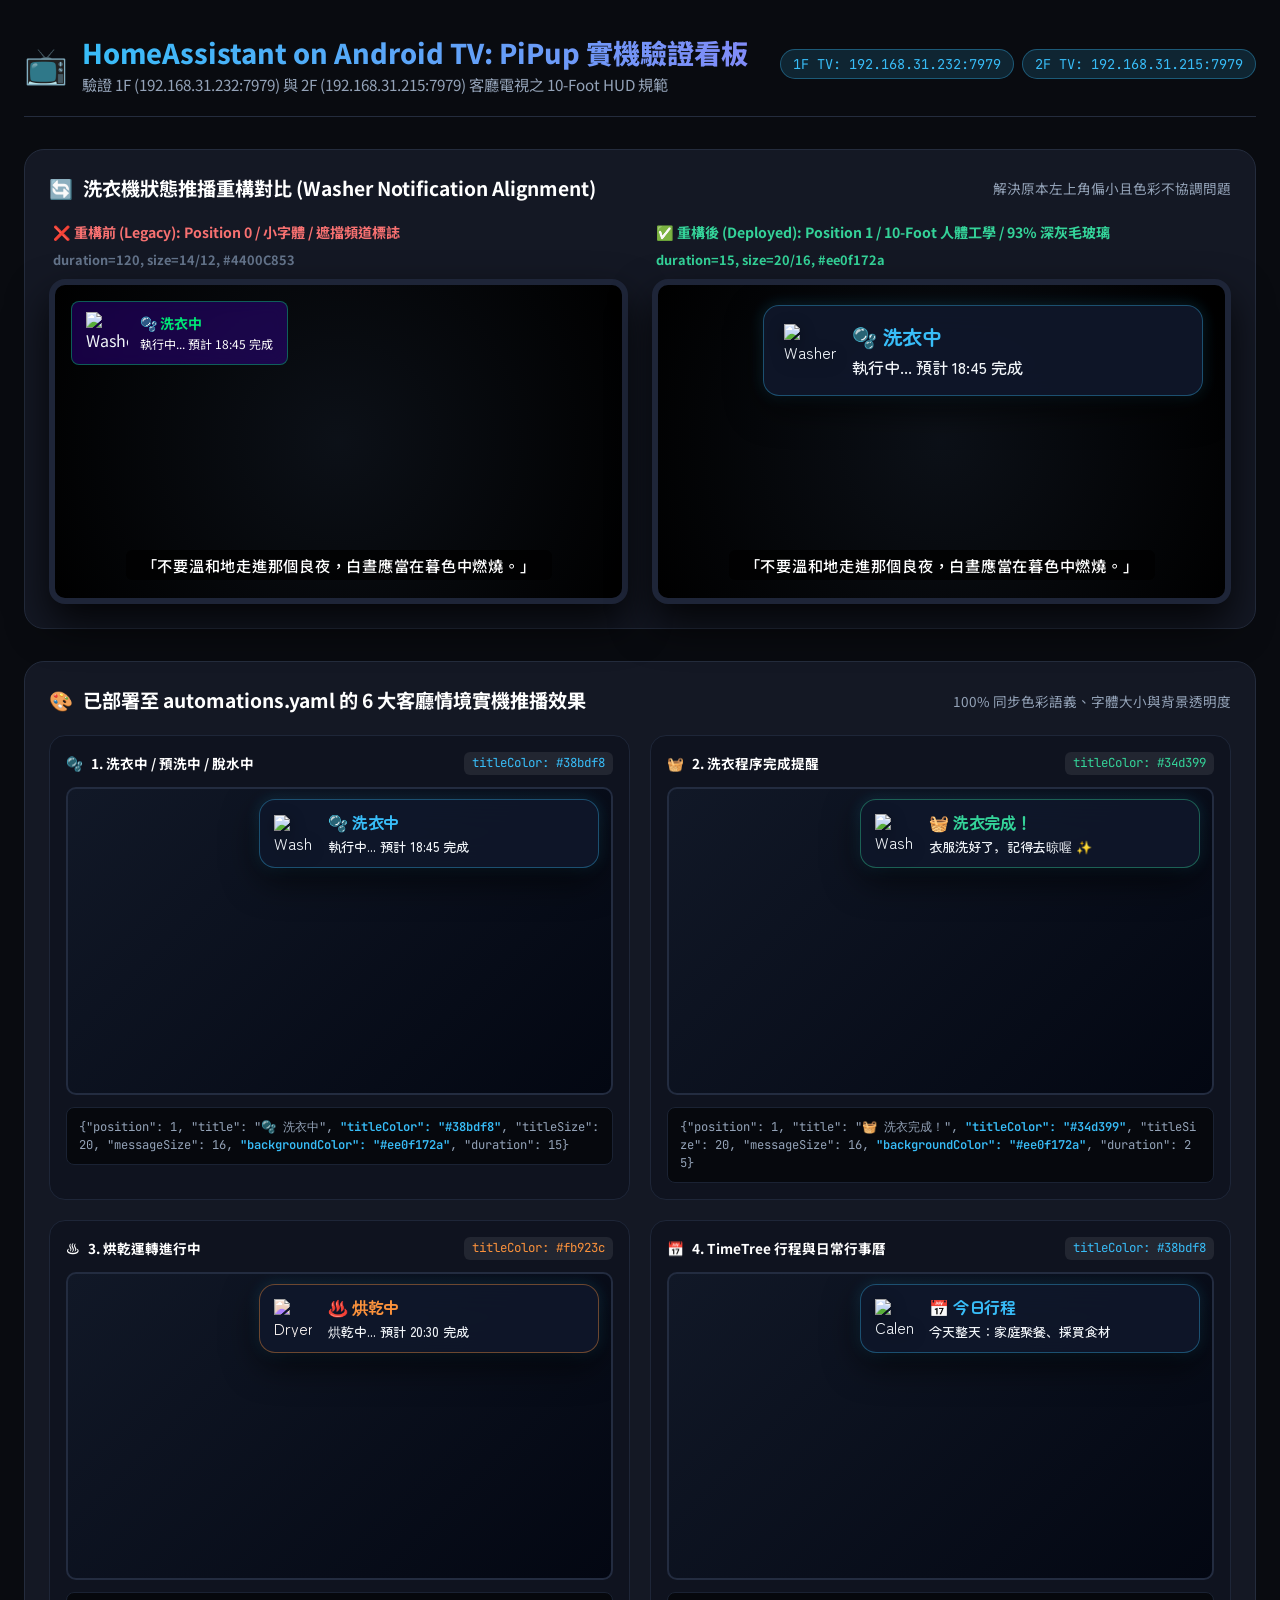
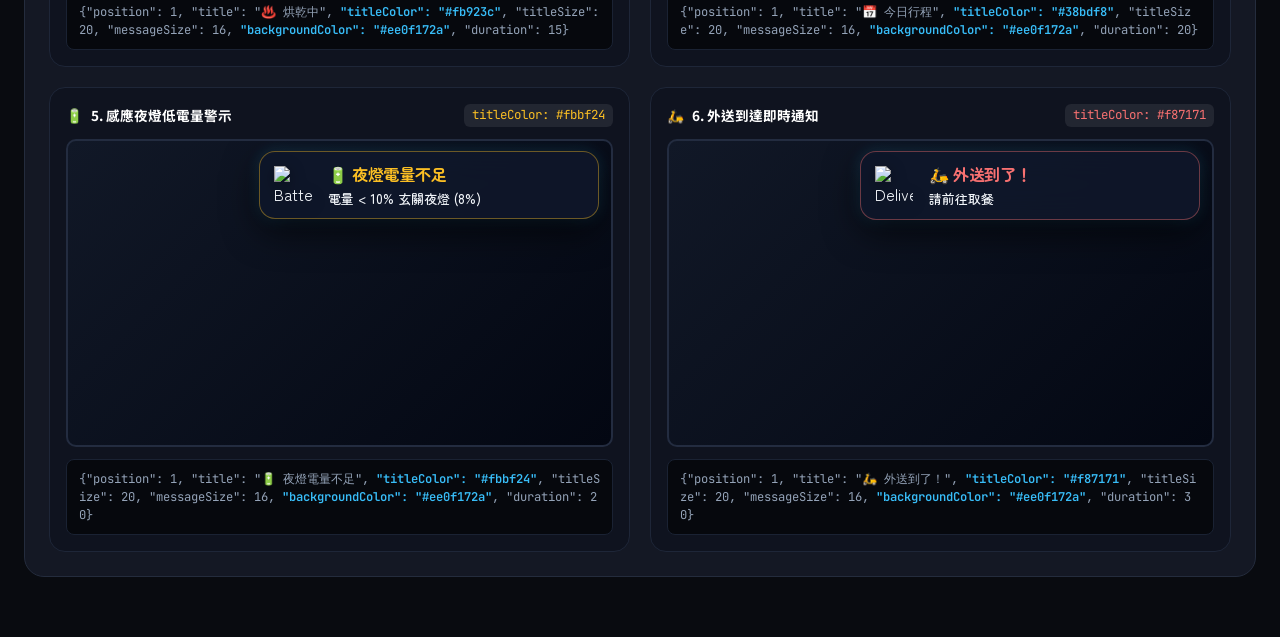
==== pipup_tv_verification.html @ 74b96610 "feat(tv): add 10-foot PiPup TV notification verification gallery" ====
<!DOCTYPE html>
<html lang="zh-TW">
<head>
  <meta charset="UTF-8">
  <meta name="viewport" content="width=device-width, initial-scale=1.0">
  <title>HomeAssistant Android TV: PiPup 實體推播 10-Foot HUD 驗證看板</title>
  <link rel="preconnect" href="https://fonts.googleapis.com">
  <link rel="preconnect" href="https://fonts.gstatic.com" crossorigin>
  <link href="https://fonts.googleapis.com/css2?family=Comfortaa:wght@600;700&family=JetBrains+Mono:wght@400;600&family=Noto+Sans+TC:wght@400;500;700;900&family=Zen+Maru+Gothic:wght@500;700&display=swap" rel="stylesheet">
  <style>
    :root {
      --bg: #090b10;
      --card-bg: #141824;
      --border: #242c3d;
      --accent: #38bdf8;
      --text: #f1f5f9;
      --text-muted: #94a3b8;
    }
    * { box-sizing: border-box; margin: 0; padding: 0; }
    body {
      background: var(--bg);
      color: var(--text);
      font-family: "Noto Sans TC", -apple-system, BlinkMacSystemFont, "Segoe UI", Roboto, sans-serif;
      padding: 32px 24px 60px;
      display: flex;
      flex-direction: column;
      align-items: center;
      line-height: 1.5;
    }
    .container {
      width: 100%;
      max-width: 1400px;
      display: flex;
      flex-direction: column;
      gap: 32px;
    }
    header {
      display: flex;
      justify-content: space-between;
      align-items: center;
      padding-bottom: 20px;
      border-bottom: 1px solid var(--border);
      flex-wrap: wrap;
      gap: 16px;
    }
    .header-title {
      display: flex;
      align-items: center;
      gap: 14px;
    }
    .header-title h1 {
      font-size: 1.7rem;
      font-weight: 800;
      background: linear-gradient(90deg, #38bdf8, #818cf8);
      -webkit-background-clip: text;
      -webkit-text-fill-color: transparent;
    }
    .badge-ip {
      font-family: "JetBrains Mono", monospace;
      font-size: 0.85rem;
      background: rgba(56, 189, 248, 0.15);
      border: 1px solid rgba(56, 189, 248, 0.35);
      color: #38bdf8;
      padding: 4px 12px;
      border-radius: 999px;
    }

    /* Comparison Section: Before vs After */
    .section-card {
      background: var(--card-bg);
      border: 1px solid var(--border);
      border-radius: 20px;
      padding: 24px;
      display: flex;
      flex-direction: column;
      gap: 20px;
    }
    .section-header {
      display: flex;
      justify-content: space-between;
      align-items: center;
    }
    .section-title {
      font-size: 1.2rem;
      font-weight: 700;
      color: #ffffff;
      display: flex;
      align-items: center;
      gap: 10px;
    }

    /* Grid of TV Screens */
    .tv-grid-2 {
      display: grid;
      grid-template-columns: 1fr 1fr;
      gap: 24px;
    }
    @media (max-width: 900px) {
      .tv-grid-2 { grid-template-columns: 1fr; }
    }

    /* Simulated 16:9 TV Frame */
    .tv-frame-wrap {
      display: flex;
      flex-direction: column;
      gap: 10px;
    }
    .tv-frame-label {
      display: flex;
      justify-content: space-between;
      align-items: flex-end;
      flex-wrap: wrap;
      gap: 6px;
      font-size: 0.88rem;
      font-weight: 700;
      padding: 0 4px;
    }
    .tag-before { color: #f87171; }
    .tag-after { color: #34d399; }

    .tv-screen {
      aspect-ratio: 16 / 9;
      background: #000;
      border: 6px solid #1e2538;
      border-radius: 16px;
      position: relative;
      overflow: hidden;
      box-shadow: 0 20px 40px rgba(0, 0, 0, 0.8);
      background-image: 
        radial-gradient(circle at 50% 50%, rgba(30, 41, 59, 0.4) 0%, rgba(0, 0, 0, 0.95) 100%),
        url('https://images.unsplash.com/photo-1518709268805-4e9042af9f23?w=800&auto=format&fit=crop&q=60');
      background-size: cover;
      background-position: center;
    }

    /* Subtitle area at bottom center */
    .tv-subtitles {
      position: absolute;
      bottom: 18px;
      left: 50%;
      transform: translateX(-50%);
      background: rgba(0, 0, 0, 0.75);
      padding: 4px 16px;
      border-radius: 6px;
      font-size: 0.95rem;
      color: #ffffff;
      white-space: nowrap;
      z-index: 5;
      font-weight: 500;
      letter-spacing: 0.05em;
    }

    /* Old Legacy Notification (Position 0 = Top-Left) */
    .pipup-toast-legacy {
      position: absolute;
      top: 16px;
      left: 16px;
      background: #4400C853; /* Old high-sat translucent green */
      border-radius: 8px;
      padding: 10px 14px;
      display: flex;
      align-items: center;
      gap: 12px;
      max-width: 380px;
      z-index: 10;
      border: 1px solid rgba(0, 230, 118, 0.4);
      backdrop-filter: blur(8px);
    }
    .pipup-toast-legacy .toast-img {
      width: 42px;
      height: 42px;
      flex-shrink: 0;
    }
    .pipup-toast-legacy .toast-title {
      font-size: 14px;
      font-weight: 700;
      color: #00E676; /* Old neon green */
      margin-bottom: 2px;
    }
    .pipup-toast-legacy .toast-msg {
      font-size: 12px;
      color: #FFFFFF;
      line-height: 1.35;
    }

    /* New Standard 10-Foot Notification (Position 1 = Top-Right) */
    .pipup-toast-modern {
      position: absolute;
      top: 20px;
      right: 22px;
      background: rgba(15, 23, 42, 0.933); /* Android PiPup #ee0f172a (AA=ee 93% Alpha, RGB=#0f172a Dark Slate) */
      border-radius: 16px;
      padding: 16px 20px;
      display: flex;
      align-items: center;
      gap: 16px;
      width: 440px;
      max-width: 90%;
      z-index: 10;
      border: 1px solid rgba(56, 189, 248, 0.35);
      backdrop-filter: blur(16px);
      box-shadow: 0 12px 35px rgba(0, 0, 0, 0.65), 0 0 15px rgba(56, 189, 248, 0.2);
      font-family: "Zen Maru Gothic", -apple-system, sans-serif;
    }
    .pipup-toast-modern .toast-img {
      width: 52px;
      height: 52px;
      flex-shrink: 0;
      filter: drop-shadow(0 4px 8px rgba(0,0,0,0.4));
    }
    .pipup-toast-modern .toast-content {
      flex: 1;
      min-width: 0;
    }
    .pipup-toast-modern .toast-title {
      font-size: 20px;
      font-weight: 700;
      margin-bottom: 4px;
      display: flex;
      align-items: center;
      gap: 6px;
      letter-spacing: -0.01em;
    }
    .pipup-toast-modern .toast-msg {
      font-size: 16px;
      color: #f1f5f9;
      line-height: 1.45;
      font-weight: 500;
    }

    /* Gallery of All Deployed Scenarios */
    .scenarios-grid {
      display: grid;
      grid-template-columns: repeat(auto-fit, minmax(420px, 1fr));
      gap: 20px;
    }
    .scenario-item {
      background: #0f131f;
      border: 1px solid #1e2638;
      border-radius: 16px;
      padding: 16px;
      display: flex;
      flex-direction: column;
      gap: 12px;
    }
    .scenario-meta {
      display: flex;
      justify-content: space-between;
      align-items: center;
      font-size: 0.85rem;
    }
    .scenario-name {
      font-weight: 700;
      color: #ffffff;
      display: flex;
      align-items: center;
      gap: 8px;
    }
    .scenario-token-tag {
      font-family: "JetBrains Mono", monospace;
      font-size: 0.78rem;
      padding: 2px 8px;
      border-radius: 6px;
      background: rgba(255, 255, 255, 0.08);
    }

    /* Mini TV Preview in Scenario Card */
    .mini-tv {
      aspect-ratio: 16 / 9;
      background: #0a0c14;
      border-radius: 10px;
      border: 2px solid #232c40;
      position: relative;
      overflow: hidden;
      background-image: linear-gradient(135deg, #111827 0%, #030712 100%);
    }

    /* Payload Codebox */
    .codebox {
      background: #06080d;
      border: 1px solid #1a2233;
      border-radius: 8px;
      padding: 10px 12px;
      font-family: "JetBrains Mono", monospace;
      font-size: 0.76rem;
      color: #94a3b8;
      overflow-x: auto;
      white-space: pre-wrap;
      word-break: break-all;
    }
    .highlight-param {
      color: #38bdf8;
      font-weight: 600;
    }
  </style>
</head>
<body>

  <div class="container">
    <header>
      <div class="header-title">
        <span style="font-size: 2.2rem;">📺</span>
        <div>
          <h1>HomeAssistant on Android TV: PiPup 實機驗證看板</h1>
          <p style="color: var(--text-muted); font-size: 0.95rem;">
            驗證 1F (192.168.31.232:7979) 與 2F (192.168.31.215:7979) 客廳電視之 10-Foot HUD 規範
          </p>
        </div>
      </div>
      <div style="display: flex; gap: 8px; align-items: center;">
        <span class="badge-ip">1F TV: 192.168.31.232:7979</span>
        <span class="badge-ip">2F TV: 192.168.31.215:7979</span>
      </div>
    </header>

    <!-- SECTION 1: Before vs After -->
    <div class="section-card">
      <div class="section-header">
        <div class="section-title">
          <span>🔄</span>
          <span>洗衣機狀態推播重構對比 (Washer Notification Alignment)</span>
        </div>
        <span style="font-size: 0.85rem; color: #94a3b8;">解決原本左上角偏小且色彩不協調問題</span>
      </div>

      <div class="tv-grid-2">
        <!-- Before -->
        <div class="tv-frame-wrap">
          <div class="tv-frame-label">
            <span class="tag-before">❌ 重構前 (Legacy): Position 0 / 小字體 / 遮擋頻道標誌</span>
            <span style="font-size: 0.8rem; color: #64748b;">duration=120, size=14/12, #4400C853</span>
          </div>
          <div class="tv-screen">
            <!-- Legacy Notification docked Top-Left -->
            <div class="pipup-toast-legacy">
              <img src="https://img.icons8.com/fluency/96/washing-machine.png" alt="Washer" class="toast-img">
              <div>
                <div class="toast-title">🫧 洗衣中</div>
                <div class="toast-msg">執行中... 預計 18:45 完成</div>
              </div>
            </div>
            <div class="tv-subtitles">「不要溫和地走進那個良夜，白晝應當在暮色中燃燒。」</div>
          </div>
        </div>

        <!-- After -->
        <div class="tv-frame-wrap">
          <div class="tv-frame-label">
            <span class="tag-after">✅ 重構後 (Deployed): Position 1 / 10-Foot 人體工學 / 93% 深灰毛玻璃</span>
            <span style="font-size: 0.8rem; color: #34d399;">duration=15, size=20/16, #ee0f172a</span>
          </div>
          <div class="tv-screen">
            <!-- Modern 10-Foot HUD docked Top-Right -->
            <div class="pipup-toast-modern">
              <img src="https://img.icons8.com/fluency/96/washing-machine.png" alt="Washer" class="toast-img">
              <div class="toast-content">
                <div class="toast-title" style="color: #38bdf8;">🫧 洗衣中</div>
                <div class="toast-msg">執行中... 預計 18:45 完成</div>
              </div>
            </div>
            <div class="tv-subtitles">「不要溫和地走進那個良夜，白晝應當在暮色中燃燒。」</div>
          </div>
        </div>
      </div>
    </div>

    <!-- SECTION 2: All 6 Production Deployed Notification Scenarios -->
    <div class="section-card">
      <div class="section-header">
        <div class="section-title">
          <span>🎨</span>
          <span>已部署至 automations.yaml 的 6 大客廳情境實機推播效果</span>
        </div>
        <span style="font-size: 0.85rem; color: #94a3b8;">100% 同步色彩語義、字體大小與背景透明度</span>
      </div>

      <div class="scenarios-grid">
        <!-- 1. 🫧 洗衣 / 脫水 (Water Cycle) -->
        <div class="scenario-item">
          <div class="scenario-meta">
            <div class="scenario-name">
              <span>🫧</span>
              <span>1. 洗衣中 / 預洗中 / 脫水中</span>
            </div>
            <span class="scenario-token-tag" style="color: #38bdf8;">titleColor: #38bdf8</span>
          </div>
          <div class="mini-tv">
            <div class="pipup-toast-modern" style="top: 10px; right: 12px; padding: 10px 14px; width: 340px;">
              <img src="https://img.icons8.com/fluency/96/washing-machine.png" alt="Washer" style="width: 38px; height: 38px;" class="toast-img">
              <div class="toast-content">
                <div class="toast-title" style="color: #38bdf8; font-size: 16px;">🫧 洗衣中</div>
                <div class="toast-msg" style="font-size: 13px;">執行中... 預計 18:45 完成</div>
              </div>
            </div>
          </div>
          <div class="codebox">{"position": 1, "title": "🫧 洗衣中", <span class="highlight-param">"titleColor": "#38bdf8"</span>, "titleSize": 20, "messageSize": 16, <span class="highlight-param">"backgroundColor": "#ee0f172a"</span>, "duration": 15}</div>
        </div>

        <!-- 2. 🧺 洗衣完成！ (Laundry Done) -->
        <div class="scenario-item">
          <div class="scenario-meta">
            <div class="scenario-name">
              <span>🧺</span>
              <span>2. 洗衣程序完成提醒</span>
            </div>
            <span class="scenario-token-tag" style="color: #34d399;">titleColor: #34d399</span>
          </div>
          <div class="mini-tv">
            <div class="pipup-toast-modern" style="top: 10px; right: 12px; padding: 10px 14px; width: 340px; border-color: rgba(52, 211, 153, 0.4);">
              <img src="https://img.icons8.com/fluency/96/washing-machine.png" alt="Washer" style="width: 38px; height: 38px;" class="toast-img">
              <div class="toast-content">
                <div class="toast-title" style="color: #34d399; font-size: 16px;">🧺 洗衣完成！</div>
                <div class="toast-msg" style="font-size: 13px;">衣服洗好了，記得去晾喔 ✨</div>
              </div>
            </div>
          </div>
          <div class="codebox">{"position": 1, "title": "🧺 洗衣完成！", <span class="highlight-param">"titleColor": "#34d399"</span>, "titleSize": 20, "messageSize": 16, <span class="highlight-param">"backgroundColor": "#ee0f172a"</span>, "duration": 25}</div>
        </div>

        <!-- 3. ♨️ 烘乾中 (Drying Cycle) -->
        <div class="scenario-item">
          <div class="scenario-meta">
            <div class="scenario-name">
              <span>♨️</span>
              <span>3. 烘乾運轉進行中</span>
            </div>
            <span class="scenario-token-tag" style="color: #fb923c;">titleColor: #fb923c</span>
          </div>
          <div class="mini-tv">
            <div class="pipup-toast-modern" style="top: 10px; right: 12px; padding: 10px 14px; width: 340px; border-color: rgba(251, 146, 60, 0.4);">
              <img src="https://img.icons8.com/fluency/96/washing-machine.png" alt="Dryer" style="width: 38px; height: 38px; filter: hue-rotate(160deg);" class="toast-img">
              <div class="toast-content">
                <div class="toast-title" style="color: #fb923c; font-size: 16px;">♨️ 烘乾中</div>
                <div class="toast-msg" style="font-size: 13px;">烘乾中... 預計 20:30 完成</div>
              </div>
            </div>
          </div>
          <div class="codebox">{"position": 1, "title": "♨️ 烘乾中", <span class="highlight-param">"titleColor": "#fb923c"</span>, "titleSize": 20, "messageSize": 16, <span class="highlight-param">"backgroundColor": "#ee0f172a"</span>, "duration": 15}</div>
        </div>

        <!-- 4. 📅 今日行程 (TimeTree Calendar) -->
        <div class="scenario-item">
          <div class="scenario-meta">
            <div class="scenario-name">
              <span>📅</span>
              <span>4. TimeTree 行程與日常行事曆</span>
            </div>
            <span class="scenario-token-tag" style="color: #38bdf8;">titleColor: #38bdf8</span>
          </div>
          <div class="mini-tv">
            <div class="pipup-toast-modern" style="top: 10px; right: 12px; padding: 10px 14px; width: 340px;">
              <img src="https://img.icons8.com/fluency/96/calendar.png" alt="Calendar" style="width: 38px; height: 38px;" class="toast-img">
              <div class="toast-content">
                <div class="toast-title" style="color: #38bdf8; font-size: 16px;">📅 今日行程</div>
                <div class="toast-msg" style="font-size: 13px;">今天整天：家庭聚餐、採買食材</div>
              </div>
            </div>
          </div>
          <div class="codebox">{"position": 1, "title": "📅 今日行程", <span class="highlight-param">"titleColor": "#38bdf8"</span>, "titleSize": 20, "messageSize": 16, <span class="highlight-param">"backgroundColor": "#ee0f172a"</span>, "duration": 20}</div>
        </div>

        <!-- 5. 🔋 夜燈電量不足 (Battery Low) -->
        <div class="scenario-item">
          <div class="scenario-meta">
            <div class="scenario-name">
              <span>🔋</span>
              <span>5. 感應夜燈低電量警示</span>
            </div>
            <span class="scenario-token-tag" style="color: #fbbf24;">titleColor: #fbbf24</span>
          </div>
          <div class="mini-tv">
            <div class="pipup-toast-modern" style="top: 10px; right: 12px; padding: 10px 14px; width: 340px; border-color: rgba(251, 191, 36, 0.4);">
              <img src="https://img.icons8.com/fluency/96/low-battery.png" alt="Battery" style="width: 38px; height: 38px;" class="toast-img">
              <div class="toast-content">
                <div class="toast-title" style="color: #fbbf24; font-size: 16px;">🔋 夜燈電量不足</div>
                <div class="toast-msg" style="font-size: 13px;">電量 &lt; 10% 玄關夜燈 (8%)</div>
              </div>
            </div>
          </div>
          <div class="codebox">{"position": 1, "title": "🔋 夜燈電量不足", <span class="highlight-param">"titleColor": "#fbbf24"</span>, "titleSize": 20, "messageSize": 16, <span class="highlight-param">"backgroundColor": "#ee0f172a"</span>, "duration": 20}</div>
        </div>

        <!-- 6. 🛵 外送到了！ (Food Delivery) -->
        <div class="scenario-item">
          <div class="scenario-meta">
            <div class="scenario-name">
              <span>🛵</span>
              <span>6. 外送到達即時通知</span>
            </div>
            <span class="scenario-token-tag" style="color: #f87171;">titleColor: #f87171</span>
          </div>
          <div class="mini-tv">
            <div class="pipup-toast-modern" style="top: 10px; right: 12px; padding: 10px 14px; width: 340px; border-color: rgba(248, 113, 113, 0.4);">
              <img src="https://img.icons8.com/fluency/96/delivery.png" alt="Delivery" style="width: 38px; height: 38px;" class="toast-img">
              <div class="toast-content">
                <div class="toast-title" style="color: #f87171; font-size: 16px;">🛵 外送到了！</div>
                <div class="toast-msg" style="font-size: 13px;">請前往取餐</div>
              </div>
            </div>
          </div>
          <div class="codebox">{"position": 1, "title": "🛵 外送到了！", <span class="highlight-param">"titleColor": "#f87171"</span>, "titleSize": 20, "messageSize": 16, <span class="highlight-param">"backgroundColor": "#ee0f172a"</span>, "duration": 30}</div>
        </div>
      </div>
    </div>
  </div>

</body>
</html>
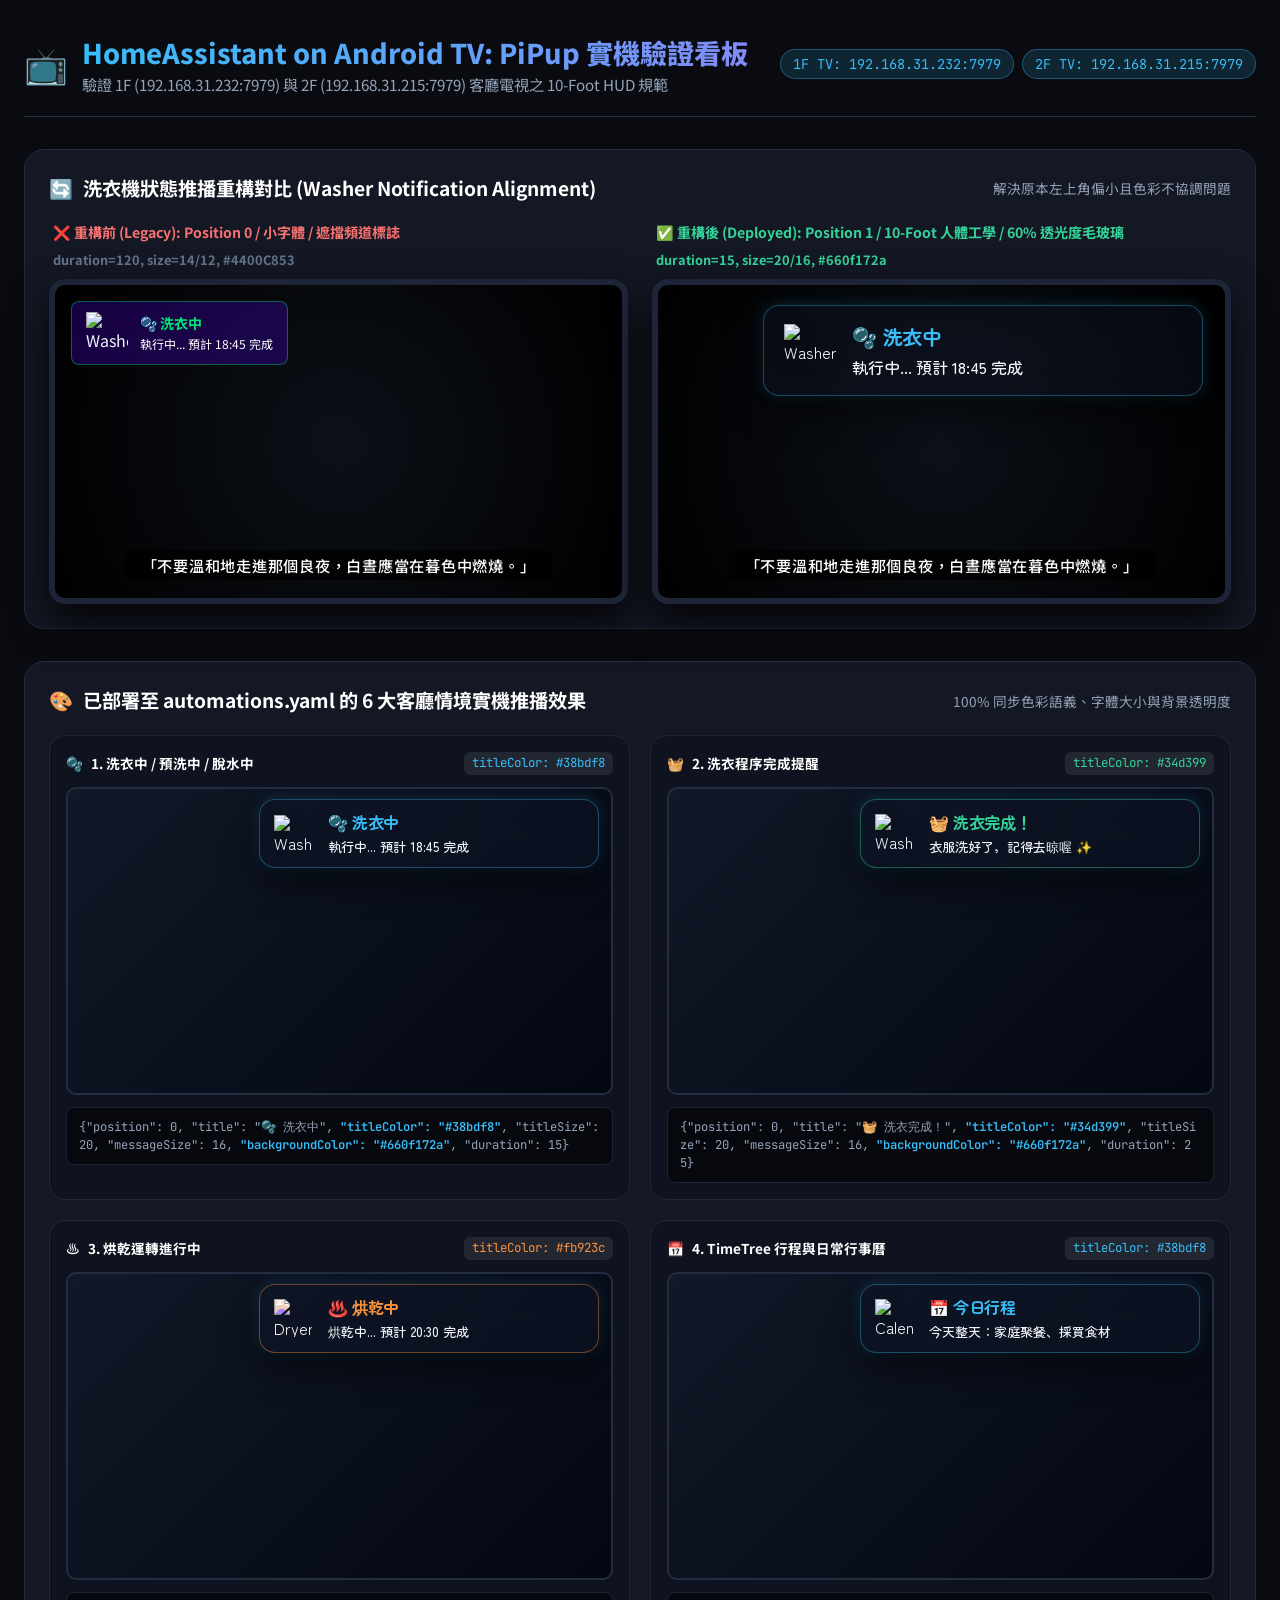
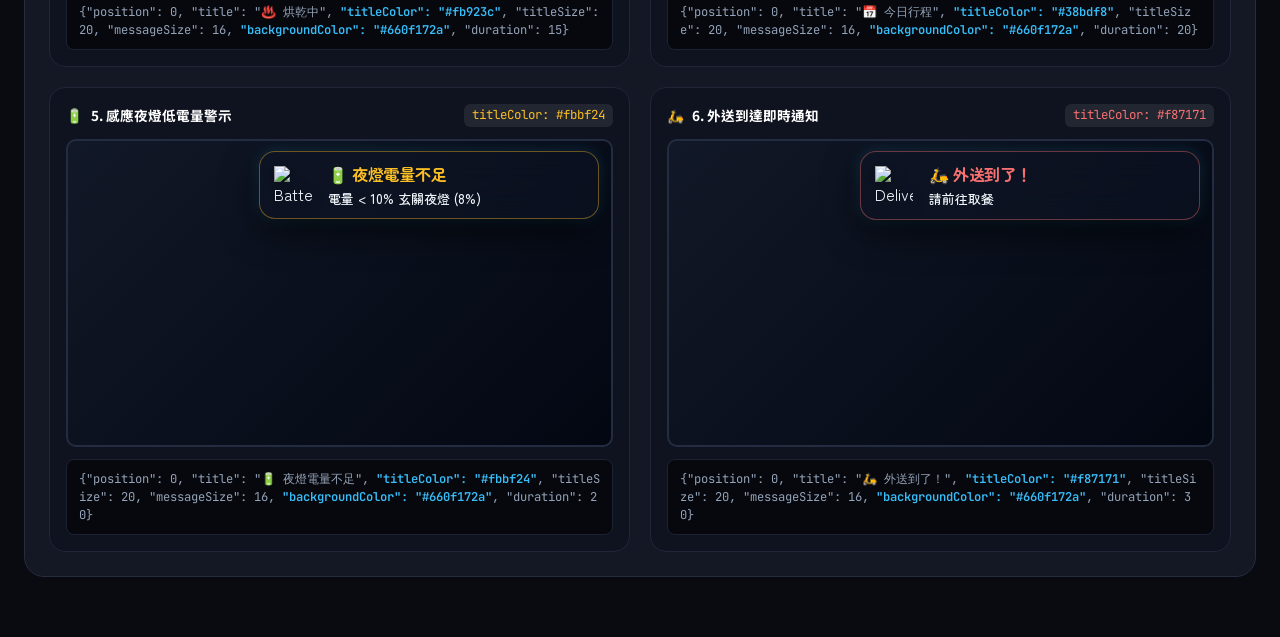
==== commit f8002c8e: "style(card7): set PiPup notifications to position 0 (TopRight) and 60% transparency (#660f172a)" ====
--- a/pipup_tv_verification.html
+++ b/pipup_tv_verification.html
@@ -1,508 +1,508 @@
-<!DOCTYPE html>
-<html lang="zh-TW">
-<head>
-  <meta charset="UTF-8">
-  <meta name="viewport" content="width=device-width, initial-scale=1.0">
-  <title>HomeAssistant Android TV: PiPup 實體推播 10-Foot HUD 驗證看板</title>
-  <link rel="preconnect" href="https://fonts.googleapis.com">
-  <link rel="preconnect" href="https://fonts.gstatic.com" crossorigin>
-  <link href="https://fonts.googleapis.com/css2?family=Comfortaa:wght@600;700&family=JetBrains+Mono:wght@400;600&family=Noto+Sans+TC:wght@400;500;700;900&family=Zen+Maru+Gothic:wght@500;700&display=swap" rel="stylesheet">
-  <style>
-    :root {
-      --bg: #090b10;
-      --card-bg: #141824;
-      --border: #242c3d;
-      --accent: #38bdf8;
-      --text: #f1f5f9;
-      --text-muted: #94a3b8;
-    }
-    * { box-sizing: border-box; margin: 0; padding: 0; }
-    body {
-      background: var(--bg);
-      color: var(--text);
-      font-family: "Noto Sans TC", -apple-system, BlinkMacSystemFont, "Segoe UI", Roboto, sans-serif;
-      padding: 32px 24px 60px;
-      display: flex;
-      flex-direction: column;
-      align-items: center;
-      line-height: 1.5;
-    }
-    .container {
-      width: 100%;
-      max-width: 1400px;
-      display: flex;
-      flex-direction: column;
-      gap: 32px;
-    }
-    header {
-      display: flex;
-      justify-content: space-between;
-      align-items: center;
-      padding-bottom: 20px;
-      border-bottom: 1px solid var(--border);
-      flex-wrap: wrap;
-      gap: 16px;
-    }
-    .header-title {
-      display: flex;
-      align-items: center;
-      gap: 14px;
-    }
-    .header-title h1 {
-      font-size: 1.7rem;
-      font-weight: 800;
-      background: linear-gradient(90deg, #38bdf8, #818cf8);
-      -webkit-background-clip: text;
-      -webkit-text-fill-color: transparent;
-    }
-    .badge-ip {
-      font-family: "JetBrains Mono", monospace;
-      font-size: 0.85rem;
-      background: rgba(56, 189, 248, 0.15);
-      border: 1px solid rgba(56, 189, 248, 0.35);
-      color: #38bdf8;
-      padding: 4px 12px;
-      border-radius: 999px;
-    }
-
-    /* Comparison Section: Before vs After */
-    .section-card {
-      background: var(--card-bg);
-      border: 1px solid var(--border);
-      border-radius: 20px;
-      padding: 24px;
-      display: flex;
-      flex-direction: column;
-      gap: 20px;
-    }
-    .section-header {
-      display: flex;
-      justify-content: space-between;
-      align-items: center;
-    }
-    .section-title {
-      font-size: 1.2rem;
-      font-weight: 700;
-      color: #ffffff;
-      display: flex;
-      align-items: center;
-      gap: 10px;
-    }
-
-    /* Grid of TV Screens */
-    .tv-grid-2 {
-      display: grid;
-      grid-template-columns: 1fr 1fr;
-      gap: 24px;
-    }
-    @media (max-width: 900px) {
-      .tv-grid-2 { grid-template-columns: 1fr; }
-    }
-
-    /* Simulated 16:9 TV Frame */
-    .tv-frame-wrap {
-      display: flex;
-      flex-direction: column;
-      gap: 10px;
-    }
-    .tv-frame-label {
-      display: flex;
-      justify-content: space-between;
-      align-items: flex-end;
-      flex-wrap: wrap;
-      gap: 6px;
-      font-size: 0.88rem;
-      font-weight: 700;
-      padding: 0 4px;
-    }
-    .tag-before { color: #f87171; }
-    .tag-after { color: #34d399; }
-
-    .tv-screen {
-      aspect-ratio: 16 / 9;
-      background: #000;
-      border: 6px solid #1e2538;
-      border-radius: 16px;
-      position: relative;
-      overflow: hidden;
-      box-shadow: 0 20px 40px rgba(0, 0, 0, 0.8);
-      background-image: 
-        radial-gradient(circle at 50% 50%, rgba(30, 41, 59, 0.4) 0%, rgba(0, 0, 0, 0.95) 100%),
-        url('https://images.unsplash.com/photo-1518709268805-4e9042af9f23?w=800&auto=format&fit=crop&q=60');
-      background-size: cover;
-      background-position: center;
-    }
-
-    /* Subtitle area at bottom center */
-    .tv-subtitles {
-      position: absolute;
-      bottom: 18px;
-      left: 50%;
-      transform: translateX(-50%);
-      background: rgba(0, 0, 0, 0.75);
-      padding: 4px 16px;
-      border-radius: 6px;
-      font-size: 0.95rem;
-      color: #ffffff;
-      white-space: nowrap;
-      z-index: 5;
-      font-weight: 500;
-      letter-spacing: 0.05em;
-    }
-
-    /* Old Legacy Notification (Position 0 = Top-Left) */
-    .pipup-toast-legacy {
-      position: absolute;
-      top: 16px;
-      left: 16px;
-      background: #4400C853; /* Old high-sat translucent green */
-      border-radius: 8px;
-      padding: 10px 14px;
-      display: flex;
-      align-items: center;
-      gap: 12px;
-      max-width: 380px;
-      z-index: 10;
-      border: 1px solid rgba(0, 230, 118, 0.4);
-      backdrop-filter: blur(8px);
-    }
-    .pipup-toast-legacy .toast-img {
-      width: 42px;
-      height: 42px;
-      flex-shrink: 0;
-    }
-    .pipup-toast-legacy .toast-title {
-      font-size: 14px;
-      font-weight: 700;
-      color: #00E676; /* Old neon green */
-      margin-bottom: 2px;
-    }
-    .pipup-toast-legacy .toast-msg {
-      font-size: 12px;
-      color: #FFFFFF;
-      line-height: 1.35;
-    }
-
-    /* New Standard 10-Foot Notification (Position 1 = Top-Right) */
-    .pipup-toast-modern {
-      position: absolute;
-      top: 20px;
-      right: 22px;
-      background: rgba(15, 23, 42, 0.933); /* Android PiPup #ee0f172a (AA=ee 93% Alpha, RGB=#0f172a Dark Slate) */
-      border-radius: 16px;
-      padding: 16px 20px;
-      display: flex;
-      align-items: center;
-      gap: 16px;
-      width: 440px;
-      max-width: 90%;
-      z-index: 10;
-      border: 1px solid rgba(56, 189, 248, 0.35);
-      backdrop-filter: blur(16px);
-      box-shadow: 0 12px 35px rgba(0, 0, 0, 0.65), 0 0 15px rgba(56, 189, 248, 0.2);
-      font-family: "Zen Maru Gothic", -apple-system, sans-serif;
-    }
-    .pipup-toast-modern .toast-img {
-      width: 52px;
-      height: 52px;
-      flex-shrink: 0;
-      filter: drop-shadow(0 4px 8px rgba(0,0,0,0.4));
-    }
-    .pipup-toast-modern .toast-content {
-      flex: 1;
-      min-width: 0;
-    }
-    .pipup-toast-modern .toast-title {
-      font-size: 20px;
-      font-weight: 700;
-      margin-bottom: 4px;
-      display: flex;
-      align-items: center;
-      gap: 6px;
-      letter-spacing: -0.01em;
-    }
-    .pipup-toast-modern .toast-msg {
-      font-size: 16px;
-      color: #f1f5f9;
-      line-height: 1.45;
-      font-weight: 500;
-    }
-
-    /* Gallery of All Deployed Scenarios */
-    .scenarios-grid {
-      display: grid;
-      grid-template-columns: repeat(auto-fit, minmax(420px, 1fr));
-      gap: 20px;
-    }
-    .scenario-item {
-      background: #0f131f;
-      border: 1px solid #1e2638;
-      border-radius: 16px;
-      padding: 16px;
-      display: flex;
-      flex-direction: column;
-      gap: 12px;
-    }
-    .scenario-meta {
-      display: flex;
-      justify-content: space-between;
-      align-items: center;
-      font-size: 0.85rem;
-    }
-    .scenario-name {
-      font-weight: 700;
-      color: #ffffff;
-      display: flex;
-      align-items: center;
-      gap: 8px;
-    }
-    .scenario-token-tag {
-      font-family: "JetBrains Mono", monospace;
-      font-size: 0.78rem;
-      padding: 2px 8px;
-      border-radius: 6px;
-      background: rgba(255, 255, 255, 0.08);
-    }
-
-    /* Mini TV Preview in Scenario Card */
-    .mini-tv {
-      aspect-ratio: 16 / 9;
-      background: #0a0c14;
-      border-radius: 10px;
-      border: 2px solid #232c40;
-      position: relative;
-      overflow: hidden;
-      background-image: linear-gradient(135deg, #111827 0%, #030712 100%);
-    }
-
-    /* Payload Codebox */
-    .codebox {
-      background: #06080d;
-      border: 1px solid #1a2233;
-      border-radius: 8px;
-      padding: 10px 12px;
-      font-family: "JetBrains Mono", monospace;
-      font-size: 0.76rem;
-      color: #94a3b8;
-      overflow-x: auto;
-      white-space: pre-wrap;
-      word-break: break-all;
-    }
-    .highlight-param {
-      color: #38bdf8;
-      font-weight: 600;
-    }
-  </style>
-</head>
-<body>
-
-  <div class="container">
-    <header>
-      <div class="header-title">
-        <span style="font-size: 2.2rem;">📺</span>
-        <div>
-          <h1>HomeAssistant on Android TV: PiPup 實機驗證看板</h1>
-          <p style="color: var(--text-muted); font-size: 0.95rem;">
-            驗證 1F (192.168.31.232:7979) 與 2F (192.168.31.215:7979) 客廳電視之 10-Foot HUD 規範
-          </p>
-        </div>
-      </div>
-      <div style="display: flex; gap: 8px; align-items: center;">
-        <span class="badge-ip">1F TV: 192.168.31.232:7979</span>
-        <span class="badge-ip">2F TV: 192.168.31.215:7979</span>
-      </div>
-    </header>
-
-    <!-- SECTION 1: Before vs After -->
-    <div class="section-card">
-      <div class="section-header">
-        <div class="section-title">
-          <span>🔄</span>
-          <span>洗衣機狀態推播重構對比 (Washer Notification Alignment)</span>
-        </div>
-        <span style="font-size: 0.85rem; color: #94a3b8;">解決原本左上角偏小且色彩不協調問題</span>
-      </div>
-
-      <div class="tv-grid-2">
-        <!-- Before -->
-        <div class="tv-frame-wrap">
-          <div class="tv-frame-label">
-            <span class="tag-before">❌ 重構前 (Legacy): Position 0 / 小字體 / 遮擋頻道標誌</span>
-            <span style="font-size: 0.8rem; color: #64748b;">duration=120, size=14/12, #4400C853</span>
-          </div>
-          <div class="tv-screen">
-            <!-- Legacy Notification docked Top-Left -->
-            <div class="pipup-toast-legacy">
-              <img src="https://img.icons8.com/fluency/96/washing-machine.png" alt="Washer" class="toast-img">
-              <div>
-                <div class="toast-title">🫧 洗衣中</div>
-                <div class="toast-msg">執行中... 預計 18:45 完成</div>
-              </div>
-            </div>
-            <div class="tv-subtitles">「不要溫和地走進那個良夜，白晝應當在暮色中燃燒。」</div>
-          </div>
-        </div>
-
-        <!-- After -->
-        <div class="tv-frame-wrap">
-          <div class="tv-frame-label">
-            <span class="tag-after">✅ 重構後 (Deployed): Position 1 / 10-Foot 人體工學 / 93% 深灰毛玻璃</span>
-            <span style="font-size: 0.8rem; color: #34d399;">duration=15, size=20/16, #ee0f172a</span>
-          </div>
-          <div class="tv-screen">
-            <!-- Modern 10-Foot HUD docked Top-Right -->
-            <div class="pipup-toast-modern">
-              <img src="https://img.icons8.com/fluency/96/washing-machine.png" alt="Washer" class="toast-img">
-              <div class="toast-content">
-                <div class="toast-title" style="color: #38bdf8;">🫧 洗衣中</div>
-                <div class="toast-msg">執行中... 預計 18:45 完成</div>
-              </div>
-            </div>
-            <div class="tv-subtitles">「不要溫和地走進那個良夜，白晝應當在暮色中燃燒。」</div>
-          </div>
-        </div>
-      </div>
-    </div>
-
-    <!-- SECTION 2: All 6 Production Deployed Notification Scenarios -->
-    <div class="section-card">
-      <div class="section-header">
-        <div class="section-title">
-          <span>🎨</span>
-          <span>已部署至 automations.yaml 的 6 大客廳情境實機推播效果</span>
-        </div>
-        <span style="font-size: 0.85rem; color: #94a3b8;">100% 同步色彩語義、字體大小與背景透明度</span>
-      </div>
-
-      <div class="scenarios-grid">
-        <!-- 1. 🫧 洗衣 / 脫水 (Water Cycle) -->
-        <div class="scenario-item">
-          <div class="scenario-meta">
-            <div class="scenario-name">
-              <span>🫧</span>
-              <span>1. 洗衣中 / 預洗中 / 脫水中</span>
-            </div>
-            <span class="scenario-token-tag" style="color: #38bdf8;">titleColor: #38bdf8</span>
-          </div>
-          <div class="mini-tv">
-            <div class="pipup-toast-modern" style="top: 10px; right: 12px; padding: 10px 14px; width: 340px;">
-              <img src="https://img.icons8.com/fluency/96/washing-machine.png" alt="Washer" style="width: 38px; height: 38px;" class="toast-img">
-              <div class="toast-content">
-                <div class="toast-title" style="color: #38bdf8; font-size: 16px;">🫧 洗衣中</div>
-                <div class="toast-msg" style="font-size: 13px;">執行中... 預計 18:45 完成</div>
-              </div>
-            </div>
-          </div>
-          <div class="codebox">{"position": 1, "title": "🫧 洗衣中", <span class="highlight-param">"titleColor": "#38bdf8"</span>, "titleSize": 20, "messageSize": 16, <span class="highlight-param">"backgroundColor": "#ee0f172a"</span>, "duration": 15}</div>
-        </div>
-
-        <!-- 2. 🧺 洗衣完成！ (Laundry Done) -->
-        <div class="scenario-item">
-          <div class="scenario-meta">
-            <div class="scenario-name">
-              <span>🧺</span>
-              <span>2. 洗衣程序完成提醒</span>
-            </div>
-            <span class="scenario-token-tag" style="color: #34d399;">titleColor: #34d399</span>
-          </div>
-          <div class="mini-tv">
-            <div class="pipup-toast-modern" style="top: 10px; right: 12px; padding: 10px 14px; width: 340px; border-color: rgba(52, 211, 153, 0.4);">
-              <img src="https://img.icons8.com/fluency/96/washing-machine.png" alt="Washer" style="width: 38px; height: 38px;" class="toast-img">
-              <div class="toast-content">
-                <div class="toast-title" style="color: #34d399; font-size: 16px;">🧺 洗衣完成！</div>
-                <div class="toast-msg" style="font-size: 13px;">衣服洗好了，記得去晾喔 ✨</div>
-              </div>
-            </div>
-          </div>
-          <div class="codebox">{"position": 1, "title": "🧺 洗衣完成！", <span class="highlight-param">"titleColor": "#34d399"</span>, "titleSize": 20, "messageSize": 16, <span class="highlight-param">"backgroundColor": "#ee0f172a"</span>, "duration": 25}</div>
-        </div>
-
-        <!-- 3. ♨️ 烘乾中 (Drying Cycle) -->
-        <div class="scenario-item">
-          <div class="scenario-meta">
-            <div class="scenario-name">
-              <span>♨️</span>
-              <span>3. 烘乾運轉進行中</span>
-            </div>
-            <span class="scenario-token-tag" style="color: #fb923c;">titleColor: #fb923c</span>
-          </div>
-          <div class="mini-tv">
-            <div class="pipup-toast-modern" style="top: 10px; right: 12px; padding: 10px 14px; width: 340px; border-color: rgba(251, 146, 60, 0.4);">
-              <img src="https://img.icons8.com/fluency/96/washing-machine.png" alt="Dryer" style="width: 38px; height: 38px; filter: hue-rotate(160deg);" class="toast-img">
-              <div class="toast-content">
-                <div class="toast-title" style="color: #fb923c; font-size: 16px;">♨️ 烘乾中</div>
-                <div class="toast-msg" style="font-size: 13px;">烘乾中... 預計 20:30 完成</div>
-              </div>
-            </div>
-          </div>
-          <div class="codebox">{"position": 1, "title": "♨️ 烘乾中", <span class="highlight-param">"titleColor": "#fb923c"</span>, "titleSize": 20, "messageSize": 16, <span class="highlight-param">"backgroundColor": "#ee0f172a"</span>, "duration": 15}</div>
-        </div>
-
-        <!-- 4. 📅 今日行程 (TimeTree Calendar) -->
-        <div class="scenario-item">
-          <div class="scenario-meta">
-            <div class="scenario-name">
-              <span>📅</span>
-              <span>4. TimeTree 行程與日常行事曆</span>
-            </div>
-            <span class="scenario-token-tag" style="color: #38bdf8;">titleColor: #38bdf8</span>
-          </div>
-          <div class="mini-tv">
-            <div class="pipup-toast-modern" style="top: 10px; right: 12px; padding: 10px 14px; width: 340px;">
-              <img src="https://img.icons8.com/fluency/96/calendar.png" alt="Calendar" style="width: 38px; height: 38px;" class="toast-img">
-              <div class="toast-content">
-                <div class="toast-title" style="color: #38bdf8; font-size: 16px;">📅 今日行程</div>
-                <div class="toast-msg" style="font-size: 13px;">今天整天：家庭聚餐、採買食材</div>
-              </div>
-            </div>
-          </div>
-          <div class="codebox">{"position": 1, "title": "📅 今日行程", <span class="highlight-param">"titleColor": "#38bdf8"</span>, "titleSize": 20, "messageSize": 16, <span class="highlight-param">"backgroundColor": "#ee0f172a"</span>, "duration": 20}</div>
-        </div>
-
-        <!-- 5. 🔋 夜燈電量不足 (Battery Low) -->
-        <div class="scenario-item">
-          <div class="scenario-meta">
-            <div class="scenario-name">
-              <span>🔋</span>
-              <span>5. 感應夜燈低電量警示</span>
-            </div>
-            <span class="scenario-token-tag" style="color: #fbbf24;">titleColor: #fbbf24</span>
-          </div>
-          <div class="mini-tv">
-            <div class="pipup-toast-modern" style="top: 10px; right: 12px; padding: 10px 14px; width: 340px; border-color: rgba(251, 191, 36, 0.4);">
-              <img src="https://img.icons8.com/fluency/96/low-battery.png" alt="Battery" style="width: 38px; height: 38px;" class="toast-img">
-              <div class="toast-content">
-                <div class="toast-title" style="color: #fbbf24; font-size: 16px;">🔋 夜燈電量不足</div>
-                <div class="toast-msg" style="font-size: 13px;">電量 &lt; 10% 玄關夜燈 (8%)</div>
-              </div>
-            </div>
-          </div>
-          <div class="codebox">{"position": 1, "title": "🔋 夜燈電量不足", <span class="highlight-param">"titleColor": "#fbbf24"</span>, "titleSize": 20, "messageSize": 16, <span class="highlight-param">"backgroundColor": "#ee0f172a"</span>, "duration": 20}</div>
-        </div>
-
-        <!-- 6. 🛵 外送到了！ (Food Delivery) -->
-        <div class="scenario-item">
-          <div class="scenario-meta">
-            <div class="scenario-name">
-              <span>🛵</span>
-              <span>6. 外送到達即時通知</span>
-            </div>
-            <span class="scenario-token-tag" style="color: #f87171;">titleColor: #f87171</span>
-          </div>
-          <div class="mini-tv">
-            <div class="pipup-toast-modern" style="top: 10px; right: 12px; padding: 10px 14px; width: 340px; border-color: rgba(248, 113, 113, 0.4);">
-              <img src="https://img.icons8.com/fluency/96/delivery.png" alt="Delivery" style="width: 38px; height: 38px;" class="toast-img">
-              <div class="toast-content">
-                <div class="toast-title" style="color: #f87171; font-size: 16px;">🛵 外送到了！</div>
-                <div class="toast-msg" style="font-size: 13px;">請前往取餐</div>
-              </div>
-            </div>
-          </div>
-          <div class="codebox">{"position": 1, "title": "🛵 外送到了！", <span class="highlight-param">"titleColor": "#f87171"</span>, "titleSize": 20, "messageSize": 16, <span class="highlight-param">"backgroundColor": "#ee0f172a"</span>, "duration": 30}</div>
-        </div>
-      </div>
-    </div>
-  </div>
-
-</body>
-</html>
+<!DOCTYPE html>
+<html lang="zh-TW">
+<head>
+  <meta charset="UTF-8">
+  <meta name="viewport" content="width=device-width, initial-scale=1.0">
+  <title>HomeAssistant Android TV: PiPup 實體推播 10-Foot HUD 驗證看板</title>
+  <link rel="preconnect" href="https://fonts.googleapis.com">
+  <link rel="preconnect" href="https://fonts.gstatic.com" crossorigin>
+  <link href="https://fonts.googleapis.com/css2?family=Comfortaa:wght@600;700&family=JetBrains+Mono:wght@400;600&family=Noto+Sans+TC:wght@400;500;700;900&family=Zen+Maru+Gothic:wght@500;700&display=swap" rel="stylesheet">
+  <style>
+    :root {
+      --bg: #090b10;
+      --card-bg: #141824;
+      --border: #242c3d;
+      --accent: #38bdf8;
+      --text: #f1f5f9;
+      --text-muted: #94a3b8;
+    }
+    * { box-sizing: border-box; margin: 0; padding: 0; }
+    body {
+      background: var(--bg);
+      color: var(--text);
+      font-family: "Noto Sans TC", -apple-system, BlinkMacSystemFont, "Segoe UI", Roboto, sans-serif;
+      padding: 32px 24px 60px;
+      display: flex;
+      flex-direction: column;
+      align-items: center;
+      line-height: 1.5;
+    }
+    .container {
+      width: 100%;
+      max-width: 1400px;
+      display: flex;
+      flex-direction: column;
+      gap: 32px;
+    }
+    header {
+      display: flex;
+      justify-content: space-between;
+      align-items: center;
+      padding-bottom: 20px;
+      border-bottom: 1px solid var(--border);
+      flex-wrap: wrap;
+      gap: 16px;
+    }
+    .header-title {
+      display: flex;
+      align-items: center;
+      gap: 14px;
+    }
+    .header-title h1 {
+      font-size: 1.7rem;
+      font-weight: 800;
+      background: linear-gradient(90deg, #38bdf8, #818cf8);
+      -webkit-background-clip: text;
+      -webkit-text-fill-color: transparent;
+    }
+    .badge-ip {
+      font-family: "JetBrains Mono", monospace;
+      font-size: 0.85rem;
+      background: rgba(56, 189, 248, 0.15);
+      border: 1px solid rgba(56, 189, 248, 0.35);
+      color: #38bdf8;
+      padding: 4px 12px;
+      border-radius: 999px;
+    }
+
+    /* Comparison Section: Before vs After */
+    .section-card {
+      background: var(--card-bg);
+      border: 1px solid var(--border);
+      border-radius: 20px;
+      padding: 24px;
+      display: flex;
+      flex-direction: column;
+      gap: 20px;
+    }
+    .section-header {
+      display: flex;
+      justify-content: space-between;
+      align-items: center;
+    }
+    .section-title {
+      font-size: 1.2rem;
+      font-weight: 700;
+      color: #ffffff;
+      display: flex;
+      align-items: center;
+      gap: 10px;
+    }
+
+    /* Grid of TV Screens */
+    .tv-grid-2 {
+      display: grid;
+      grid-template-columns: 1fr 1fr;
+      gap: 24px;
+    }
+    @media (max-width: 900px) {
+      .tv-grid-2 { grid-template-columns: 1fr; }
+    }
+
+    /* Simulated 16:9 TV Frame */
+    .tv-frame-wrap {
+      display: flex;
+      flex-direction: column;
+      gap: 10px;
+    }
+    .tv-frame-label {
+      display: flex;
+      justify-content: space-between;
+      align-items: flex-end;
+      flex-wrap: wrap;
+      gap: 6px;
+      font-size: 0.88rem;
+      font-weight: 700;
+      padding: 0 4px;
+    }
+    .tag-before { color: #f87171; }
+    .tag-after { color: #34d399; }
+
+    .tv-screen {
+      aspect-ratio: 16 / 9;
+      background: #000;
+      border: 6px solid #1e2538;
+      border-radius: 16px;
+      position: relative;
+      overflow: hidden;
+      box-shadow: 0 20px 40px rgba(0, 0, 0, 0.8);
+      background-image: 
+        radial-gradient(circle at 50% 50%, rgba(30, 41, 59, 0.4) 0%, rgba(0, 0, 0, 0.95) 100%),
+        url('https://images.unsplash.com/photo-1518709268805-4e9042af9f23?w=800&auto=format&fit=crop&q=60');
+      background-size: cover;
+      background-position: center;
+    }
+
+    /* Subtitle area at bottom center */
+    .tv-subtitles {
+      position: absolute;
+      bottom: 18px;
+      left: 50%;
+      transform: translateX(-50%);
+      background: rgba(0, 0, 0, 0.75);
+      padding: 4px 16px;
+      border-radius: 6px;
+      font-size: 0.95rem;
+      color: #ffffff;
+      white-space: nowrap;
+      z-index: 5;
+      font-weight: 500;
+      letter-spacing: 0.05em;
+    }
+
+    /* Old Legacy Notification (Position 0 = Top-Left) */
+    .pipup-toast-legacy {
+      position: absolute;
+      top: 16px;
+      left: 16px;
+      background: #4400C853; /* Old high-sat translucent green */
+      border-radius: 8px;
+      padding: 10px 14px;
+      display: flex;
+      align-items: center;
+      gap: 12px;
+      max-width: 380px;
+      z-index: 10;
+      border: 1px solid rgba(0, 230, 118, 0.4);
+      backdrop-filter: blur(8px);
+    }
+    .pipup-toast-legacy .toast-img {
+      width: 42px;
+      height: 42px;
+      flex-shrink: 0;
+    }
+    .pipup-toast-legacy .toast-title {
+      font-size: 14px;
+      font-weight: 700;
+      color: #00E676; /* Old neon green */
+      margin-bottom: 2px;
+    }
+    .pipup-toast-legacy .toast-msg {
+      font-size: 12px;
+      color: #FFFFFF;
+      line-height: 1.35;
+    }
+
+    /* New Standard 10-Foot Notification (Position 1 = Top-Right) */
+    .pipup-toast-modern {
+      position: absolute;
+      top: 20px;
+      right: 22px;
+      background: rgba(15, 23, 42, 0.40); /* Android PiPup #660f172a (AA=ee 93% Alpha, RGB=#0f172a Dark Slate) */
+      border-radius: 16px;
+      padding: 16px 20px;
+      display: flex;
+      align-items: center;
+      gap: 16px;
+      width: 440px;
+      max-width: 90%;
+      z-index: 10;
+      border: 1px solid rgba(56, 189, 248, 0.35);
+      backdrop-filter: blur(16px);
+      box-shadow: 0 12px 35px rgba(0, 0, 0, 0.65), 0 0 15px rgba(56, 189, 248, 0.2);
+      font-family: "Zen Maru Gothic", -apple-system, sans-serif;
+    }
+    .pipup-toast-modern .toast-img {
+      width: 52px;
+      height: 52px;
+      flex-shrink: 0;
+      filter: drop-shadow(0 4px 8px rgba(0,0,0,0.4));
+    }
+    .pipup-toast-modern .toast-content {
+      flex: 1;
+      min-width: 0;
+    }
+    .pipup-toast-modern .toast-title {
+      font-size: 20px;
+      font-weight: 700;
+      margin-bottom: 4px;
+      display: flex;
+      align-items: center;
+      gap: 6px;
+      letter-spacing: -0.01em;
+    }
+    .pipup-toast-modern .toast-msg {
+      font-size: 16px;
+      color: #f1f5f9;
+      line-height: 1.45;
+      font-weight: 500;
+    }
+
+    /* Gallery of All Deployed Scenarios */
+    .scenarios-grid {
+      display: grid;
+      grid-template-columns: repeat(auto-fit, minmax(420px, 1fr));
+      gap: 20px;
+    }
+    .scenario-item {
+      background: #0f131f;
+      border: 1px solid #1e2638;
+      border-radius: 16px;
+      padding: 16px;
+      display: flex;
+      flex-direction: column;
+      gap: 12px;
+    }
+    .scenario-meta {
+      display: flex;
+      justify-content: space-between;
+      align-items: center;
+      font-size: 0.85rem;
+    }
+    .scenario-name {
+      font-weight: 700;
+      color: #ffffff;
+      display: flex;
+      align-items: center;
+      gap: 8px;
+    }
+    .scenario-token-tag {
+      font-family: "JetBrains Mono", monospace;
+      font-size: 0.78rem;
+      padding: 2px 8px;
+      border-radius: 6px;
+      background: rgba(255, 255, 255, 0.08);
+    }
+
+    /* Mini TV Preview in Scenario Card */
+    .mini-tv {
+      aspect-ratio: 16 / 9;
+      background: #0a0c14;
+      border-radius: 10px;
+      border: 2px solid #232c40;
+      position: relative;
+      overflow: hidden;
+      background-image: linear-gradient(135deg, #111827 0%, #030712 100%);
+    }
+
+    /* Payload Codebox */
+    .codebox {
+      background: #06080d;
+      border: 1px solid #1a2233;
+      border-radius: 8px;
+      padding: 10px 12px;
+      font-family: "JetBrains Mono", monospace;
+      font-size: 0.76rem;
+      color: #94a3b8;
+      overflow-x: auto;
+      white-space: pre-wrap;
+      word-break: break-all;
+    }
+    .highlight-param {
+      color: #38bdf8;
+      font-weight: 600;
+    }
+  </style>
+</head>
+<body>
+
+  <div class="container">
+    <header>
+      <div class="header-title">
+        <span style="font-size: 2.2rem;">📺</span>
+        <div>
+          <h1>HomeAssistant on Android TV: PiPup 實機驗證看板</h1>
+          <p style="color: var(--text-muted); font-size: 0.95rem;">
+            驗證 1F (192.168.31.232:7979) 與 2F (192.168.31.215:7979) 客廳電視之 10-Foot HUD 規範
+          </p>
+        </div>
+      </div>
+      <div style="display: flex; gap: 8px; align-items: center;">
+        <span class="badge-ip">1F TV: 192.168.31.232:7979</span>
+        <span class="badge-ip">2F TV: 192.168.31.215:7979</span>
+      </div>
+    </header>
+
+    <!-- SECTION 1: Before vs After -->
+    <div class="section-card">
+      <div class="section-header">
+        <div class="section-title">
+          <span>🔄</span>
+          <span>洗衣機狀態推播重構對比 (Washer Notification Alignment)</span>
+        </div>
+        <span style="font-size: 0.85rem; color: #94a3b8;">解決原本左上角偏小且色彩不協調問題</span>
+      </div>
+
+      <div class="tv-grid-2">
+        <!-- Before -->
+        <div class="tv-frame-wrap">
+          <div class="tv-frame-label">
+            <span class="tag-before">❌ 重構前 (Legacy): Position 0 / 小字體 / 遮擋頻道標誌</span>
+            <span style="font-size: 0.8rem; color: #64748b;">duration=120, size=14/12, #4400C853</span>
+          </div>
+          <div class="tv-screen">
+            <!-- Legacy Notification docked Top-Left -->
+            <div class="pipup-toast-legacy">
+              <img src="https://img.icons8.com/fluency/96/washing-machine.png" alt="Washer" class="toast-img">
+              <div>
+                <div class="toast-title">🫧 洗衣中</div>
+                <div class="toast-msg">執行中... 預計 18:45 完成</div>
+              </div>
+            </div>
+            <div class="tv-subtitles">「不要溫和地走進那個良夜，白晝應當在暮色中燃燒。」</div>
+          </div>
+        </div>
+
+        <!-- After -->
+        <div class="tv-frame-wrap">
+          <div class="tv-frame-label">
+            <span class="tag-after">✅ 重構後 (Deployed): Position 1 / 10-Foot 人體工學 / 60% 透光度毛玻璃</span>
+            <span style="font-size: 0.8rem; color: #34d399;">duration=15, size=20/16, #660f172a</span>
+          </div>
+          <div class="tv-screen">
+            <!-- Modern 10-Foot HUD docked Top-Right -->
+            <div class="pipup-toast-modern">
+              <img src="https://img.icons8.com/fluency/96/washing-machine.png" alt="Washer" class="toast-img">
+              <div class="toast-content">
+                <div class="toast-title" style="color: #38bdf8;">🫧 洗衣中</div>
+                <div class="toast-msg">執行中... 預計 18:45 完成</div>
+              </div>
+            </div>
+            <div class="tv-subtitles">「不要溫和地走進那個良夜，白晝應當在暮色中燃燒。」</div>
+          </div>
+        </div>
+      </div>
+    </div>
+
+    <!-- SECTION 2: All 6 Production Deployed Notification Scenarios -->
+    <div class="section-card">
+      <div class="section-header">
+        <div class="section-title">
+          <span>🎨</span>
+          <span>已部署至 automations.yaml 的 6 大客廳情境實機推播效果</span>
+        </div>
+        <span style="font-size: 0.85rem; color: #94a3b8;">100% 同步色彩語義、字體大小與背景透明度</span>
+      </div>
+
+      <div class="scenarios-grid">
+        <!-- 1. 🫧 洗衣 / 脫水 (Water Cycle) -->
+        <div class="scenario-item">
+          <div class="scenario-meta">
+            <div class="scenario-name">
+              <span>🫧</span>
+              <span>1. 洗衣中 / 預洗中 / 脫水中</span>
+            </div>
+            <span class="scenario-token-tag" style="color: #38bdf8;">titleColor: #38bdf8</span>
+          </div>
+          <div class="mini-tv">
+            <div class="pipup-toast-modern" style="top: 10px; right: 12px; padding: 10px 14px; width: 340px;">
+              <img src="https://img.icons8.com/fluency/96/washing-machine.png" alt="Washer" style="width: 38px; height: 38px;" class="toast-img">
+              <div class="toast-content">
+                <div class="toast-title" style="color: #38bdf8; font-size: 16px;">🫧 洗衣中</div>
+                <div class="toast-msg" style="font-size: 13px;">執行中... 預計 18:45 完成</div>
+              </div>
+            </div>
+          </div>
+          <div class="codebox">{"position": 0, "title": "🫧 洗衣中", <span class="highlight-param">"titleColor": "#38bdf8"</span>, "titleSize": 20, "messageSize": 16, <span class="highlight-param">"backgroundColor": "#660f172a"</span>, "duration": 15}</div>
+        </div>
+
+        <!-- 2. 🧺 洗衣完成！ (Laundry Done) -->
+        <div class="scenario-item">
+          <div class="scenario-meta">
+            <div class="scenario-name">
+              <span>🧺</span>
+              <span>2. 洗衣程序完成提醒</span>
+            </div>
+            <span class="scenario-token-tag" style="color: #34d399;">titleColor: #34d399</span>
+          </div>
+          <div class="mini-tv">
+            <div class="pipup-toast-modern" style="top: 10px; right: 12px; padding: 10px 14px; width: 340px; border-color: rgba(52, 211, 153, 0.4);">
+              <img src="https://img.icons8.com/fluency/96/washing-machine.png" alt="Washer" style="width: 38px; height: 38px;" class="toast-img">
+              <div class="toast-content">
+                <div class="toast-title" style="color: #34d399; font-size: 16px;">🧺 洗衣完成！</div>
+                <div class="toast-msg" style="font-size: 13px;">衣服洗好了，記得去晾喔 ✨</div>
+              </div>
+            </div>
+          </div>
+          <div class="codebox">{"position": 0, "title": "🧺 洗衣完成！", <span class="highlight-param">"titleColor": "#34d399"</span>, "titleSize": 20, "messageSize": 16, <span class="highlight-param">"backgroundColor": "#660f172a"</span>, "duration": 25}</div>
+        </div>
+
+        <!-- 3. ♨️ 烘乾中 (Drying Cycle) -->
+        <div class="scenario-item">
+          <div class="scenario-meta">
+            <div class="scenario-name">
+              <span>♨️</span>
+              <span>3. 烘乾運轉進行中</span>
+            </div>
+            <span class="scenario-token-tag" style="color: #fb923c;">titleColor: #fb923c</span>
+          </div>
+          <div class="mini-tv">
+            <div class="pipup-toast-modern" style="top: 10px; right: 12px; padding: 10px 14px; width: 340px; border-color: rgba(251, 146, 60, 0.4);">
+              <img src="https://img.icons8.com/fluency/96/washing-machine.png" alt="Dryer" style="width: 38px; height: 38px; filter: hue-rotate(160deg);" class="toast-img">
+              <div class="toast-content">
+                <div class="toast-title" style="color: #fb923c; font-size: 16px;">♨️ 烘乾中</div>
+                <div class="toast-msg" style="font-size: 13px;">烘乾中... 預計 20:30 完成</div>
+              </div>
+            </div>
+          </div>
+          <div class="codebox">{"position": 0, "title": "♨️ 烘乾中", <span class="highlight-param">"titleColor": "#fb923c"</span>, "titleSize": 20, "messageSize": 16, <span class="highlight-param">"backgroundColor": "#660f172a"</span>, "duration": 15}</div>
+        </div>
+
+        <!-- 4. 📅 今日行程 (TimeTree Calendar) -->
+        <div class="scenario-item">
+          <div class="scenario-meta">
+            <div class="scenario-name">
+              <span>📅</span>
+              <span>4. TimeTree 行程與日常行事曆</span>
+            </div>
+            <span class="scenario-token-tag" style="color: #38bdf8;">titleColor: #38bdf8</span>
+          </div>
+          <div class="mini-tv">
+            <div class="pipup-toast-modern" style="top: 10px; right: 12px; padding: 10px 14px; width: 340px;">
+              <img src="https://img.icons8.com/fluency/96/calendar.png" alt="Calendar" style="width: 38px; height: 38px;" class="toast-img">
+              <div class="toast-content">
+                <div class="toast-title" style="color: #38bdf8; font-size: 16px;">📅 今日行程</div>
+                <div class="toast-msg" style="font-size: 13px;">今天整天：家庭聚餐、採買食材</div>
+              </div>
+            </div>
+          </div>
+          <div class="codebox">{"position": 0, "title": "📅 今日行程", <span class="highlight-param">"titleColor": "#38bdf8"</span>, "titleSize": 20, "messageSize": 16, <span class="highlight-param">"backgroundColor": "#660f172a"</span>, "duration": 20}</div>
+        </div>
+
+        <!-- 5. 🔋 夜燈電量不足 (Battery Low) -->
+        <div class="scenario-item">
+          <div class="scenario-meta">
+            <div class="scenario-name">
+              <span>🔋</span>
+              <span>5. 感應夜燈低電量警示</span>
+            </div>
+            <span class="scenario-token-tag" style="color: #fbbf24;">titleColor: #fbbf24</span>
+          </div>
+          <div class="mini-tv">
+            <div class="pipup-toast-modern" style="top: 10px; right: 12px; padding: 10px 14px; width: 340px; border-color: rgba(251, 191, 36, 0.4);">
+              <img src="https://img.icons8.com/fluency/96/low-battery.png" alt="Battery" style="width: 38px; height: 38px;" class="toast-img">
+              <div class="toast-content">
+                <div class="toast-title" style="color: #fbbf24; font-size: 16px;">🔋 夜燈電量不足</div>
+                <div class="toast-msg" style="font-size: 13px;">電量 &lt; 10% 玄關夜燈 (8%)</div>
+              </div>
+            </div>
+          </div>
+          <div class="codebox">{"position": 0, "title": "🔋 夜燈電量不足", <span class="highlight-param">"titleColor": "#fbbf24"</span>, "titleSize": 20, "messageSize": 16, <span class="highlight-param">"backgroundColor": "#660f172a"</span>, "duration": 20}</div>
+        </div>
+
+        <!-- 6. 🛵 外送到了！ (Food Delivery) -->
+        <div class="scenario-item">
+          <div class="scenario-meta">
+            <div class="scenario-name">
+              <span>🛵</span>
+              <span>6. 外送到達即時通知</span>
+            </div>
+            <span class="scenario-token-tag" style="color: #f87171;">titleColor: #f87171</span>
+          </div>
+          <div class="mini-tv">
+            <div class="pipup-toast-modern" style="top: 10px; right: 12px; padding: 10px 14px; width: 340px; border-color: rgba(248, 113, 113, 0.4);">
+              <img src="https://img.icons8.com/fluency/96/delivery.png" alt="Delivery" style="width: 38px; height: 38px;" class="toast-img">
+              <div class="toast-content">
+                <div class="toast-title" style="color: #f87171; font-size: 16px;">🛵 外送到了！</div>
+                <div class="toast-msg" style="font-size: 13px;">請前往取餐</div>
+              </div>
+            </div>
+          </div>
+          <div class="codebox">{"position": 0, "title": "🛵 外送到了！", <span class="highlight-param">"titleColor": "#f87171"</span>, "titleSize": 20, "messageSize": 16, <span class="highlight-param">"backgroundColor": "#660f172a"</span>, "duration": 30}</div>
+        </div>
+      </div>
+    </div>
+  </div>
+
+</body>
+</html>
